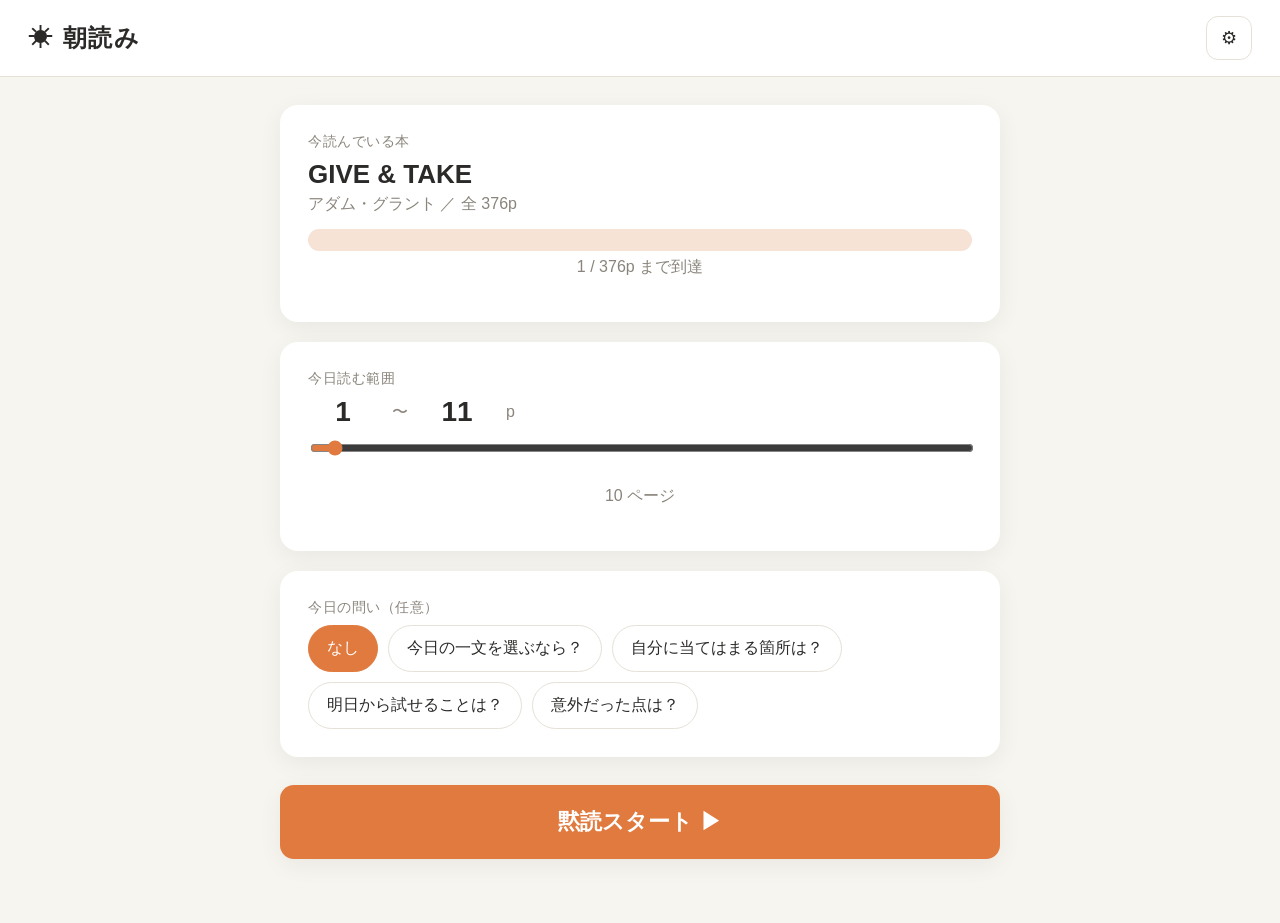
==== index.html @ 5182ab91 "feat: 朝読み フェーズ1 MVP（4画面・localStorage・JSON入出力）と仕様書" ====
<!DOCTYPE html>
<html lang="ja">
<head>
  <meta charset="UTF-8" />
  <meta name="viewport" content="width=device-width, initial-scale=1.0" />
  <title>朝読み — オンライン読書会 進行ツール</title>
  <link rel="stylesheet" href="css/style.css" />
</head>
<body>
  <header class="app-header">
    <h1 class="app-title">朝読み</h1>
    <button id="btn-data" class="ghost-btn" title="データ管理">⚙︎</button>
  </header>

  <main id="app"></main>

  <!-- データ管理モーダル -->
  <div id="data-modal" class="modal hidden">
    <div class="modal-body">
      <h2>データ管理</h2>
      <div class="modal-actions">
        <button id="btn-export" class="primary-btn">JSON エクスポート</button>
        <label class="primary-btn file-label">
          JSON インポート
          <input id="file-import" type="file" accept="application/json" hidden />
        </label>
        <button id="btn-edit-participants" class="secondary-btn">参加者を編集</button>
        <button id="btn-edit-book" class="secondary-btn">本を編集</button>
      </div>
      <button id="btn-close-modal" class="ghost-btn close-btn">閉じる</button>
    </div>
  </div>

  <script src="js/storage.js"></script>
  <script src="js/app.js"></script>
</body>
</html>
---- css/style.css ----
/* 朝読み — スタイル。画面共有で読めるよう文字・要素は大きめ。 */

:root {
  --bg: #f7f5ef;
  --panel: #ffffff;
  --ink: #2b2a28;
  --muted: #8a857c;
  --accent: #e07a3f;      /* 朝日のオレンジ */
  --accent-soft: #f6e3d6;
  --line: #e6e1d8;
  --ok: #4c9a6a;
  --alert: #d8453b;
  --radius: 18px;
  --shadow: 0 6px 24px rgba(0, 0, 0, 0.06);
}

* { box-sizing: border-box; }

body {
  margin: 0;
  font-family: -apple-system, "Hiragino Sans", "Hiragino Kaku Gothic ProN", sans-serif;
  background: var(--bg);
  color: var(--ink);
  -webkit-font-smoothing: antialiased;
}

.app-header {
  display: flex;
  align-items: center;
  justify-content: space-between;
  padding: 16px 28px;
  border-bottom: 1px solid var(--line);
  background: var(--panel);
}

.app-title {
  margin: 0;
  font-size: 24px;
  letter-spacing: 0.08em;
}
.app-title::before { content: "☀ "; }

#app {
  max-width: 760px;
  margin: 0 auto;
  padding: 28px 20px 64px;
}

/* カード */
.card {
  background: var(--panel);
  border-radius: var(--radius);
  box-shadow: var(--shadow);
  padding: 28px;
  margin-bottom: 20px;
}

.section-label {
  font-size: 14px;
  color: var(--muted);
  margin: 0 0 8px;
  letter-spacing: 0.04em;
}

/* ボタン群 */
button { font-family: inherit; cursor: pointer; }

.primary-btn {
  display: inline-flex;
  align-items: center;
  justify-content: center;
  gap: 8px;
  background: var(--accent);
  color: #fff;
  border: none;
  border-radius: 14px;
  padding: 16px 24px;
  font-size: 18px;
  font-weight: 700;
  box-shadow: var(--shadow);
}
.primary-btn:active { transform: translateY(1px); }

.secondary-btn {
  background: var(--accent-soft);
  color: var(--accent);
  border: none;
  border-radius: 14px;
  padding: 14px 20px;
  font-size: 16px;
  font-weight: 700;
}

.ghost-btn {
  background: transparent;
  border: 1px solid var(--line);
  border-radius: 12px;
  padding: 10px 14px;
  font-size: 18px;
  color: var(--ink);
}

.big-btn {
  width: 100%;
  font-size: 22px;
  padding: 22px;
  margin-top: 8px;
}

/* ステップ操作（＋/−） */
.stepper {
  display: flex;
  align-items: center;
  gap: 16px;
  justify-content: center;
}
.stepper button {
  width: 56px;
  height: 56px;
  border-radius: 50%;
  border: none;
  background: var(--accent-soft);
  color: var(--accent);
  font-size: 28px;
  font-weight: 700;
}
.stepper .value {
  font-size: 40px;
  font-weight: 800;
  min-width: 120px;
  text-align: center;
}

/* スライダー */
input[type="range"] {
  width: 100%;
  height: 36px;
  accent-color: var(--accent);
}
.range-row { display: flex; align-items: center; gap: 14px; }
.range-row .num { font-size: 28px; font-weight: 800; min-width: 70px; text-align: center; }

/* チップ（選択肢） */
.chips { display: flex; flex-wrap: wrap; gap: 10px; }
.chip {
  border: 1px solid var(--line);
  background: var(--panel);
  border-radius: 999px;
  padding: 12px 18px;
  font-size: 16px;
  color: var(--ink);
}
.chip.selected {
  background: var(--accent);
  color: #fff;
  border-color: var(--accent);
}

/* タイマー */
.timer-display {
  font-size: 120px;
  font-weight: 800;
  text-align: center;
  font-variant-numeric: tabular-nums;
  letter-spacing: 0.02em;
  margin: 12px 0 4px;
}
.timer-display.warn { color: var(--alert); }
.timer-sub { text-align: center; color: var(--muted); font-size: 18px; margin-bottom: 24px; }
.timer-controls { display: flex; gap: 14px; justify-content: center; }
.timer-controls .primary-btn { min-width: 140px; }

/* 進捗バー */
.progress {
  height: 22px;
  background: var(--accent-soft);
  border-radius: 999px;
  overflow: hidden;
}
.progress > span {
  display: block;
  height: 100%;
  background: var(--accent);
  border-radius: 999px;
  transition: width 0.4s ease;
}

/* 参加者リスト（感想シェア） */
.speaker-list { list-style: none; padding: 0; margin: 16px 0; }
.speaker-list li {
  display: flex;
  align-items: center;
  gap: 12px;
  padding: 12px 14px;
  border-radius: 12px;
  font-size: 18px;
}
.speaker-list li.current {
  background: var(--accent-soft);
  font-weight: 800;
}
.speaker-list li.done { color: var(--muted); }
.speaker-list .av { font-size: 24px; }

.reactions { display: flex; gap: 14px; justify-content: center; margin-top: 8px; }
.reaction-btn {
  border: 1px solid var(--line);
  background: var(--panel);
  border-radius: 16px;
  padding: 14px 18px;
  font-size: 18px;
  display: flex;
  flex-direction: column;
  align-items: center;
  gap: 4px;
  min-width: 96px;
}
.reaction-btn .emoji { font-size: 30px; }
.reaction-btn .count { font-weight: 800; color: var(--accent); }

/* サマリー数値 */
.stat-row { display: flex; gap: 16px; flex-wrap: wrap; }
.stat {
  flex: 1 1 140px;
  background: var(--accent-soft);
  border-radius: 14px;
  padding: 18px;
  text-align: center;
}
.stat .n { font-size: 36px; font-weight: 800; color: var(--accent); }
.stat .l { font-size: 14px; color: var(--muted); }

/* モーダル */
.modal {
  position: fixed; inset: 0;
  background: rgba(0,0,0,0.4);
  display: flex; align-items: center; justify-content: center;
  z-index: 50;
}
.modal.hidden { display: none; }
.modal-body {
  background: var(--panel);
  border-radius: var(--radius);
  padding: 28px;
  width: min(420px, 90vw);
}
.modal-actions { display: flex; flex-direction: column; gap: 12px; margin: 20px 0; }
.file-label { cursor: pointer; }
.close-btn { width: 100%; }

.center { text-align: center; }
.muted { color: var(--muted); }
.hidden { display: none; }
.row-between { display: flex; align-items: center; justify-content: space-between; }
h2 { font-size: 22px; margin-top: 0; }
.book-title { font-size: 26px; font-weight: 800; margin: 0; }
.book-meta { color: var(--muted); margin: 4px 0 0; }
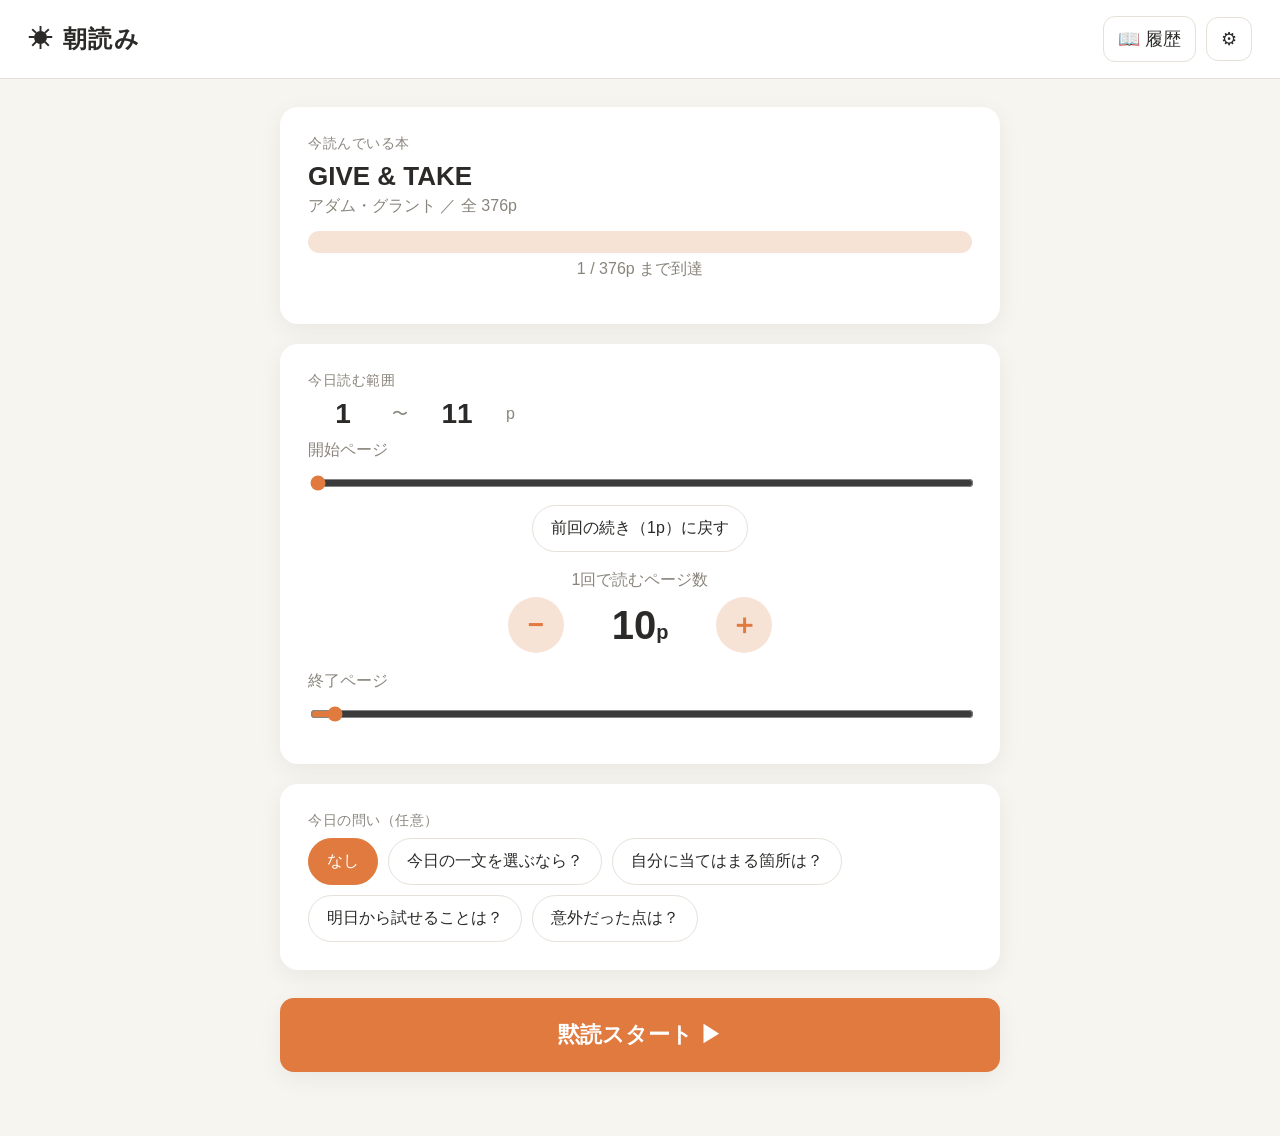
==== commit e205ce4b: "feat: 履歴ページを追加（全体集計・本ごとの軌跡・カレンダー・セッション一覧） ヘッダーの「📖 履歴」から開く。localStorage の既存セッションを集計表示 するだけで新規保存はしない（モ" ====
--- a/index.html
+++ b/index.html
@@ -9,7 +9,10 @@
 <body>
   <header class="app-header">
     <h1 class="app-title">朝読み</h1>
-    <button id="btn-data" class="ghost-btn" title="データ管理">⚙︎</button>
+    <div class="header-actions">
+      <button id="btn-history" class="ghost-btn" title="これまでの記録">📖 履歴</button>
+      <button id="btn-data" class="ghost-btn" title="データ管理">⚙︎</button>
+    </div>
   </header>
 
   <main id="app"></main>
--- a/css/style.css
+++ b/css/style.css
@@ -194,7 +194,10 @@
   padding: 12px 14px;
   border-radius: 12px;
   font-size: 18px;
-}
+  cursor: pointer;
+}
+.speaker-list li:hover { background: var(--accent-soft); }
+.speaker-list li.current:hover { background: var(--accent-soft); }
 .speaker-list li.current {
   background: var(--accent-soft);
   font-weight: 800;
@@ -247,6 +250,72 @@
 .modal-actions { display: flex; flex-direction: column; gap: 12px; margin: 20px 0; }
 .file-label { cursor: pointer; }
 .close-btn { width: 100%; }
+
+/* ヘッダーのボタン群 */
+.header-actions { display: flex; align-items: center; gap: 10px; }
+
+/* 履歴: 本ごとの軌跡 */
+.book-track { padding: 14px 0; border-top: 1px solid var(--line); }
+.book-track:first-of-type { border-top: none; padding-top: 4px; }
+.book-track-title { font-size: 18px; font-weight: 700; }
+.badge {
+  font-size: 12px;
+  font-weight: 700;
+  color: var(--accent);
+  background: var(--accent-soft);
+  border-radius: 999px;
+  padding: 3px 10px;
+  margin-left: 6px;
+  vertical-align: middle;
+}
+.badge.done { color: #fff; background: var(--ok); }
+
+/* 履歴: カレンダー */
+.cal-nav { margin-bottom: 12px; }
+.cal-month { font-size: 18px; font-weight: 800; }
+.cal-grid {
+  display: grid;
+  grid-template-columns: repeat(7, 1fr);
+  gap: 6px;
+}
+.cal-head {
+  text-align: center;
+  font-size: 13px;
+  color: var(--muted);
+  padding-bottom: 4px;
+}
+.cal-cell {
+  aspect-ratio: 1 / 1;
+  border-radius: 10px;
+  background: var(--bg);
+  display: flex;
+  flex-direction: column;
+  align-items: center;
+  justify-content: center;
+  font-size: 15px;
+  position: relative;
+}
+.cal-cell.empty { background: transparent; }
+.cal-cell.held { background: var(--accent); color: #fff; font-weight: 800; }
+.cal-cell.today { outline: 2px solid var(--accent); outline-offset: -2px; }
+.cal-cell.held.today { outline-color: var(--ink); }
+.cal-day { line-height: 1.1; }
+.cal-pages { font-size: 11px; font-weight: 700; opacity: 0.9; }
+
+/* 履歴: セッション一覧 */
+.session-list { list-style: none; padding: 0; margin: 8px 0 0; }
+.session-row {
+  display: flex;
+  align-items: center;
+  gap: 14px;
+  padding: 12px 4px;
+  border-top: 1px solid var(--line);
+}
+.session-row:first-child { border-top: none; }
+.session-date { font-weight: 800; min-width: 92px; }
+.session-main { flex: 1; min-width: 0; }
+.session-book { font-weight: 700; font-size: 16px; }
+.session-react { white-space: nowrap; font-size: 14px; }
 
 .center { text-align: center; }
 .muted { color: var(--muted); }
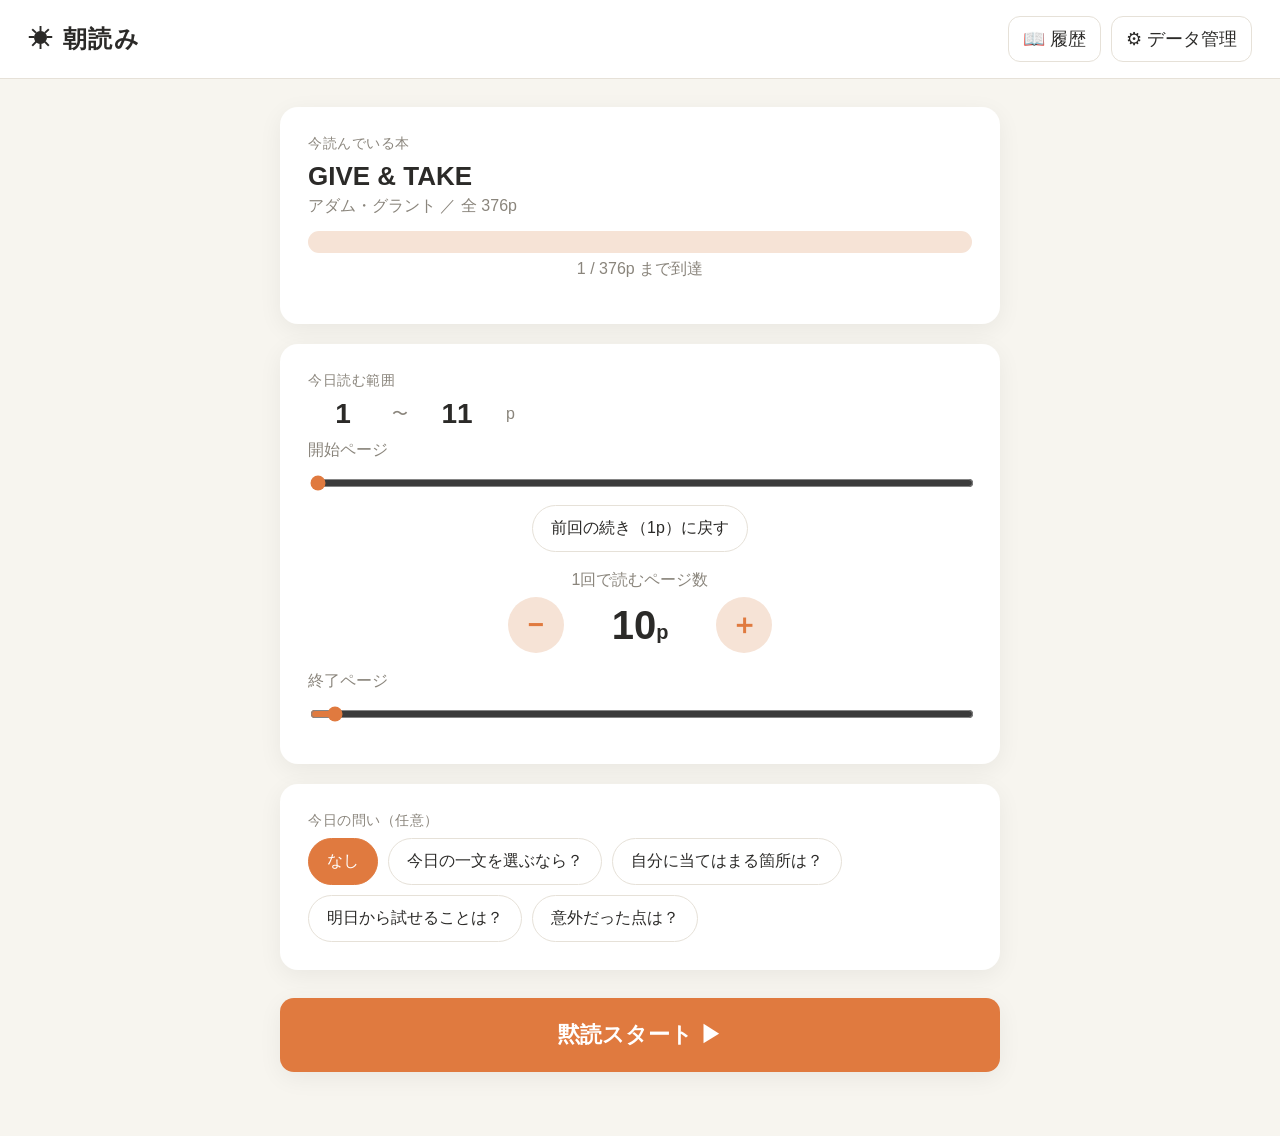
==== commit 82eafd54: "ui: 「データ管理」表記を初心者向けに変更 歯車アイコンの右に「データ管理」ラベルを追加。モーダルの「JSON エクスポート/インポート」を「設定と履歴の保存/読込」に変更（JSON という IT用" ====
--- a/index.html
+++ b/index.html
@@ -11,7 +11,7 @@
     <h1 class="app-title">朝読み</h1>
     <div class="header-actions">
       <button id="btn-history" class="ghost-btn" title="これまでの記録">📖 履歴</button>
-      <button id="btn-data" class="ghost-btn" title="データ管理">⚙︎</button>
+      <button id="btn-data" class="ghost-btn" title="データ管理">⚙︎ データ管理</button>
     </div>
   </header>
 
@@ -22,9 +22,9 @@
     <div class="modal-body">
       <h2>データ管理</h2>
       <div class="modal-actions">
-        <button id="btn-export" class="primary-btn">JSON エクスポート</button>
+        <button id="btn-export" class="primary-btn">設定と履歴の保存</button>
         <label class="primary-btn file-label">
-          JSON インポート
+          設定と履歴の読込
           <input id="file-import" type="file" accept="application/json" hidden />
         </label>
         <button id="btn-edit-participants" class="secondary-btn">参加者を編集</button>
--- a/css/style.css
+++ b/css/style.css
@@ -269,6 +269,7 @@
   vertical-align: middle;
 }
 .badge.done { color: #fff; background: var(--ok); }
+.badge.paused { color: var(--muted); background: var(--line); }
 
 /* 履歴: カレンダー */
 .cal-nav { margin-bottom: 12px; }
@@ -316,6 +317,30 @@
 .session-main { flex: 1; min-width: 0; }
 .session-book { font-weight: 700; font-size: 16px; }
 .session-react { white-space: nowrap; font-size: 14px; }
+.session-memo {
+  margin-top: 6px;
+  font-size: 14px;
+  color: var(--ink);
+  background: var(--accent-soft);
+  border-radius: 10px;
+  padding: 8px 12px;
+  white-space: pre-wrap;
+  word-break: break-word;
+}
+
+/* ひとことメモ入力（感想シェア） */
+.memo-input {
+  width: 100%;
+  font-family: inherit;
+  font-size: 16px;
+  color: var(--ink);
+  border: 1px solid var(--line);
+  border-radius: 12px;
+  padding: 14px;
+  resize: vertical;
+  background: var(--bg);
+}
+.memo-input:focus { outline: 2px solid var(--accent); outline-offset: -1px; }
 
 .center { text-align: center; }
 .muted { color: var(--muted); }
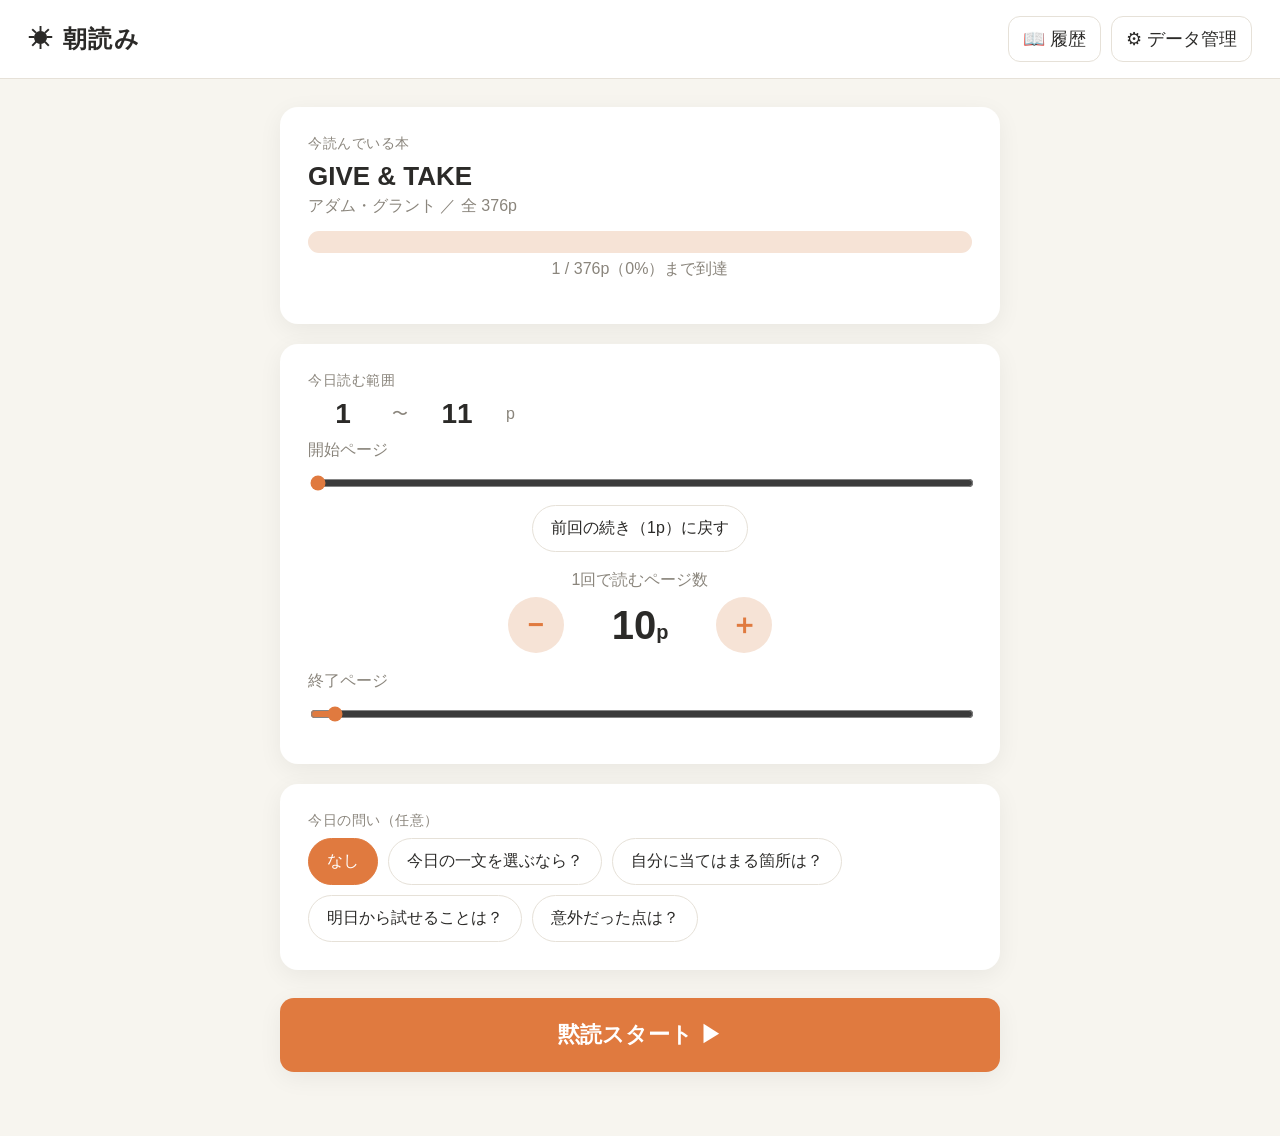
==== commit 1e93f245: "feat: 連続開催日にお休み曜日の除外を追加（既定土日）＋カレンダーでグレー表示 データ管理に「読書会お休みの日」曜日チェックボックスを追加（設定は settings.restDays に保存、既定" ====
--- a/index.html
+++ b/index.html
@@ -30,6 +30,13 @@
         <button id="btn-edit-participants" class="secondary-btn">参加者を編集</button>
         <button id="btn-edit-book" class="secondary-btn">本を編集</button>
       </div>
+
+      <div class="rest-days">
+        <p class="rest-days-title">読書会お休みの日</p>
+        <p class="rest-days-note">連続開催のカウント対象外です</p>
+        <div class="weekday-checks" id="weekday-checks"></div>
+      </div>
+
       <button id="btn-close-modal" class="ghost-btn close-btn">閉じる</button>
     </div>
   </div>
--- a/css/style.css
+++ b/css/style.css
@@ -251,6 +251,26 @@
 .file-label { cursor: pointer; }
 .close-btn { width: 100%; }
 
+/* お休みの曜日 設定 */
+.rest-days { margin: 4px 0 18px; }
+.rest-days-title { font-weight: 700; margin: 0 0 2px; font-size: 16px; }
+.rest-days-note { font-size: 12px; color: var(--muted); margin: 0 0 10px; }
+.weekday-checks { display: flex; gap: 6px; }
+.wd-check { flex: 1; }
+.wd-check input { display: none; }
+.wd-check span {
+  display: block;
+  text-align: center;
+  padding: 10px 0;
+  border: 1px solid var(--line);
+  border-radius: 10px;
+  font-size: 15px;
+  color: var(--ink);
+  cursor: pointer;
+  user-select: none;
+}
+.wd-check.on span { background: var(--accent); color: #fff; border-color: var(--accent); }
+
 /* ヘッダーのボタン群 */
 .header-actions { display: flex; align-items: center; gap: 10px; }
 
@@ -297,6 +317,8 @@
   position: relative;
 }
 .cal-cell.empty { background: transparent; }
+.cal-cell.rest { background: #efece6; color: var(--muted); }
+.cal-head.rest { color: #c4bfb5; }
 .cal-cell.held { background: var(--accent); color: #fff; font-weight: 800; }
 .cal-cell.today { outline: 2px solid var(--accent); outline-offset: -2px; }
 .cal-cell.held.today { outline-color: var(--ink); }
